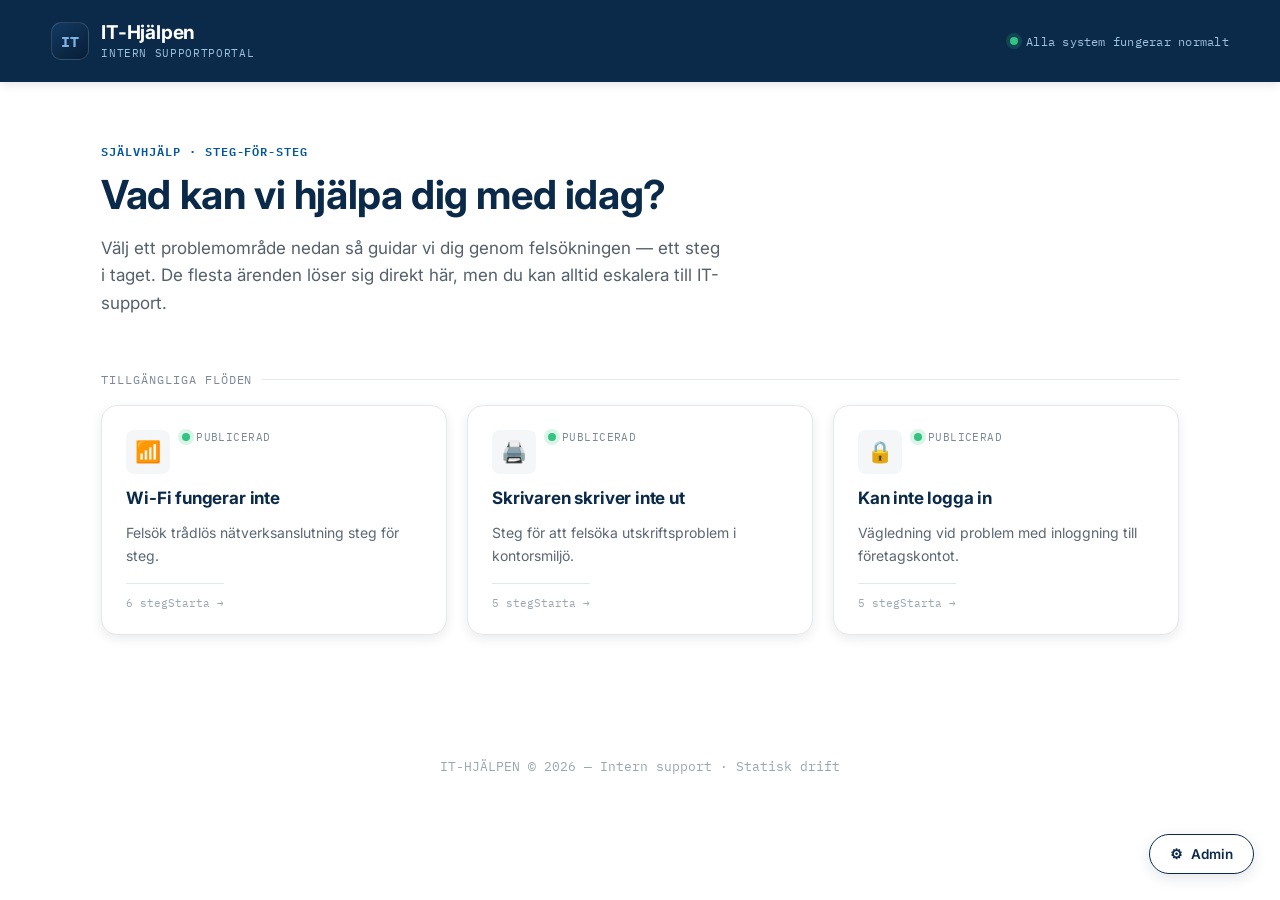
==== index.html @ d95a2965 "Add files via upload" ====
<!DOCTYPE html>
<html lang="sv">
<head>
<meta charset="UTF-8">
<meta name="viewport" content="width=device-width, initial-scale=1.0">
<title>IT-Hjälpen — Felsökning &amp; användarstöd</title>
<meta name="description" content="Intern IT-supportportal för felsökning och stöd.">
<link rel="preconnect" href="https://fonts.googleapis.com">
<link rel="preconnect" href="https://fonts.gstatic.com" crossorigin>
<link href="https://fonts.googleapis.com/css2?family=Inter:wght@400;500;600;700;800&family=IBM+Plex+Mono:wght@500;600&display=swap" rel="stylesheet">
<link rel="stylesheet" href="css/styles.css">
</head>
<body>

<header class="app-header">
  <div class="brand">
    <div class="brand__mark">IT</div>
    <div>
      <h1 class="brand__title">IT-Hjälpen</h1>
      <div class="brand__subtitle">Intern supportportal</div>
    </div>
  </div>
  <div class="header-status">
    <span class="dot dot--success"></span>
    Alla system fungerar normalt
  </div>
</header>

<!-- ============ HOME VIEW ============ -->
<main class="main" id="view-home">
  <section class="hero">
    <span class="hero__eyebrow">Självhjälp · steg-för-steg</span>
    <h1>Vad kan vi hjälpa dig med idag?</h1>
    <p>Välj ett problemområde nedan så guidar vi dig genom felsökningen — ett steg i taget. De flesta ärenden löser sig direkt här, men du kan alltid eskalera till IT-support.</p>
  </section>

  <p class="section-label">Tillgängliga flöden</p>
  <div class="flow-grid" id="flow-grid">
    <!-- flow cards injected by JS -->
  </div>
</main>

<!-- ============ FLOW (QUESTION) VIEW ============ -->
<div class="flow-shell hidden" id="view-flow">
  <div class="progress-track" id="progress-track"></div>
  <div class="flow-topbar">
    <button class="btn-back" id="btn-back">&larr; Tillbaka</button>
    <span class="step-counter" id="step-counter"></span>
  </div>
  <div id="question-card-slot"></div>
</div>

<!-- ============ RESULT VIEW ============ -->
<div class="flow-shell hidden" id="view-result">
  <div class="flow-topbar">
    <button class="btn-back" id="btn-back-result">&larr; Tillbaka</button>
    <span class="step-counter">Resultat</span>
  </div>
  <div id="result-card-slot"></div>
</div>

<button class="admin-fab" id="admin-fab">
  <span aria-hidden="true">⚙</span> Admin
</button>

<p class="footer-note">IT-HJÄLPEN © <span id="year"></span> — Intern support · Statisk drift</p>

<!-- ============ ADMIN PIN MODAL ============ -->
<div class="modal-overlay hidden" id="pin-modal">
  <div class="modal">
    <div class="modal__header">
      <h3>Administratörsinloggning</h3>
      <button class="modal__close" id="pin-close" aria-label="Stäng">&times;</button>
    </div>
    <div class="modal__body">
      <p>Ange administratörskoden för att öppna adminpanelen.</p>
      <input type="password" inputmode="numeric" maxlength="6" class="pin-input" id="pin-input" placeholder="••••••" autocomplete="off">
      <div class="field-error" id="pin-error"></div>
      <button class="btn btn-primary" id="pin-submit" style="width:100%; margin-top:10px;">Logga in</button>
    </div>
  </div>
</div>

<script src="js/store.js"></script>
<script src="js/main.js"></script>
</body>
</html>
---- css/styles.css ----
/* ==========================================================================
   IT-Hjälpen — Design tokens & global styles
   ========================================================================== */

:root {
  /* Colors (fixed per brief) */
  --color-primary: #0B2A4A;      /* marinblå */
  --color-primary-light: #123a63;
  --color-accent: #C8102E;       /* röd */
  --color-accent-dark: #a20d25;
  --color-bg: #FFFFFF;
  --color-surface: #F4F6F8;
  --color-link: #0056A3;
  --color-text: #2B2B2B;
  --color-heading: #0B2A4A;
  --color-success: #1E8E5A;
  --color-success-bg: #E9F7EF;
  --color-warning: #B8860B;
  --color-warning-bg: #FBF3DF;
  --color-danger: #C8102E;
  --color-danger-bg: #FCEAEC;
  --color-border: #E3E8ED;

  /* Type */
  --font-display: 'Inter', -apple-system, BlinkMacSystemFont, "Segoe UI", Roboto, sans-serif;
  --font-body: 'Inter', -apple-system, BlinkMacSystemFont, "Segoe UI", Roboto, sans-serif;
  --font-mono: 'IBM Plex Mono', ui-monospace, SFMono-Regular, Menlo, monospace;

  /* Shape & shadow */
  --radius-sm: 8px;
  --radius-md: 12px;
  --radius-lg: 16px;
  --shadow-card: 0 4px 12px rgba(0,0,0,0.08);
  --shadow-card-hover: 0 10px 28px rgba(11,42,74,0.14);
  --shadow-modal: 0 20px 60px rgba(11,42,74,0.28);

  /* Motion */
  --ease: cubic-bezier(0.4, 0, 0.2, 1);
  --dur: 240ms;
}

* { box-sizing: border-box; }

@media (prefers-reduced-motion: reduce) {
  *, *::before, *::after {
    animation-duration: 0.001ms !important;
    transition-duration: 0.001ms !important;
  }
}

html, body {
  margin: 0;
  padding: 0;
  background: var(--color-bg);
  color: var(--color-text);
  font-family: var(--font-body);
  -webkit-font-smoothing: antialiased;
  min-height: 100%;
}

h1, h2, h3, h4 {
  font-family: var(--font-display);
  color: var(--color-heading);
  margin: 0 0 0.4em 0;
  line-height: 1.2;
  letter-spacing: -0.01em;
}

p { line-height: 1.6; margin: 0 0 1em 0; }

a { color: var(--color-link); text-decoration: none; }
a:hover { text-decoration: underline; }

button { font-family: inherit; }

:focus-visible {
  outline: 3px solid #7FB1E3;
  outline-offset: 2px;
  border-radius: 6px;
}

.visually-hidden {
  position: absolute; width: 1px; height: 1px;
  overflow: hidden; clip: rect(0 0 0 0); white-space: nowrap;
}

/* ==========================================================================
   Layout shell
   ========================================================================== */

.app-header {
  background: var(--color-primary);
  color: #fff;
  padding: 22px clamp(20px, 4vw, 56px);
  display: flex;
  align-items: center;
  justify-content: space-between;
  box-shadow: 0 2px 10px rgba(0,0,0,0.12);
  position: sticky;
  top: 0;
  z-index: 20;
}

.brand {
  display: flex;
  align-items: center;
  gap: 12px;
}

.brand__mark {
  width: 38px;
  height: 38px;
  border-radius: 10px;
  background: linear-gradient(145deg, #123a63, #081d34);
  display: flex;
  align-items: center;
  justify-content: center;
  font-family: var(--font-mono);
  font-weight: 700;
  font-size: 15px;
  color: #7FB1E3;
  border: 1px solid rgba(255,255,255,0.15);
}

.brand__title {
  color: #fff;
  font-size: 19px;
  font-weight: 700;
  margin: 0;
  letter-spacing: -0.01em;
}

.brand__subtitle {
  font-family: var(--font-mono);
  font-size: 11px;
  color: #9FC1E0;
  letter-spacing: 0.06em;
  text-transform: uppercase;
  margin-top: 1px;
}

.header-status {
  font-family: var(--font-mono);
  font-size: 12px;
  color: #9FC1E0;
  display: flex;
  align-items: center;
  gap: 8px;
  letter-spacing: 0.02em;
}

.dot {
  width: 8px;
  height: 8px;
  border-radius: 50%;
  display: inline-block;
  flex-shrink: 0;
}
.dot--success { background: #33C481; box-shadow: 0 0 0 4px rgba(51,196,129,0.18); }
.dot--warning { background: #E8B93B; box-shadow: 0 0 0 4px rgba(232,185,59,0.18); }
.dot--danger  { background: #FF4D5E; box-shadow: 0 0 0 4px rgba(255,77,94,0.18); }
.dot--neutral { background: #9FC1E0; box-shadow: 0 0 0 4px rgba(159,193,224,0.18); }

.main {
  max-width: 1180px;
  margin: 0 auto;
  padding: clamp(24px, 4vw, 56px);
}

/* ==========================================================================
   Home view
   ========================================================================== */

.hero {
  padding: 8px 0 36px;
}

.hero__eyebrow {
  font-family: var(--font-mono);
  font-size: 12px;
  letter-spacing: 0.08em;
  text-transform: uppercase;
  color: var(--color-link);
  margin-bottom: 10px;
  display: block;
  font-weight: 600;
}

.hero h1 {
  font-size: clamp(28px, 4vw, 40px);
  max-width: 720px;
}

.hero p {
  font-size: 17px;
  color: #55606B;
  max-width: 620px;
}

.section-label {
  font-family: var(--font-mono);
  font-size: 12px;
  letter-spacing: 0.08em;
  text-transform: uppercase;
  color: #7C8896;
  margin: 0 0 16px 0;
  display: flex;
  align-items: center;
  gap: 10px;
}
.section-label::after {
  content: '';
  height: 1px;
  flex: 1;
  background: var(--color-border);
}

.flow-grid {
  display: grid;
  grid-template-columns: repeat(auto-fill, minmax(270px, 1fr));
  gap: 20px;
  margin-bottom: 40px;
}

.flow-card {
  background: #fff;
  border: 1px solid var(--color-border);
  border-radius: var(--radius-lg);
  box-shadow: var(--shadow-card);
  padding: 24px;
  text-align: left;
  cursor: pointer;
  transition: transform var(--dur) var(--ease), box-shadow var(--dur) var(--ease), border-color var(--dur) var(--ease);
  display: flex;
  flex-direction: column;
  gap: 14px;
  position: relative;
  font-family: inherit;
  color: inherit;
}

.flow-card:hover, .flow-card:focus-visible {
  transform: translateY(-4px);
  box-shadow: var(--shadow-card-hover);
  border-color: #C7D8E8;
}

.flow-card__top {
  display: flex;
  align-items: flex-start;
  justify-content: space-between;
  gap: 12px;
}

.flow-card__icon {
  width: 44px;
  height: 44px;
  border-radius: var(--radius-sm);
  background: var(--color-surface);
  display: flex;
  align-items: center;
  justify-content: center;
  font-size: 21px;
  flex-shrink: 0;
}

.flow-card__status {
  display: flex;
  align-items: center;
  gap: 6px;
  font-family: var(--font-mono);
  font-size: 10.5px;
  letter-spacing: 0.04em;
  text-transform: uppercase;
  color: #7C8896;
}

.flow-card h3 {
  font-size: 17px;
  margin: 0;
}

.flow-card p {
  font-size: 14px;
  color: #5B6773;
  margin: 0;
  flex: 1;
}

.flow-card__meta {
  font-family: var(--font-mono);
  font-size: 11px;
  color: #9AA6B1;
  display: flex;
  justify-content: space-between;
  border-top: 1px solid var(--color-border);
  padding-top: 12px;
  margin-top: 2px;
}

.empty-state {
  border: 1px dashed var(--color-border);
  border-radius: var(--radius-lg);
  padding: 48px 24px;
  text-align: center;
  color: #7C8896;
  background: var(--color-surface);
}

.admin-fab {
  position: fixed;
  bottom: 26px;
  right: 26px;
  background: transparent;
  color: var(--color-primary);
  border: 1.5px solid var(--color-primary);
  padding: 11px 20px;
  border-radius: 999px;
  font-weight: 600;
  font-size: 13.5px;
  cursor: pointer;
  transition: background var(--dur) var(--ease), color var(--dur) var(--ease), transform var(--dur) var(--ease);
  display: inline-flex;
  align-items: center;
  gap: 8px;
  box-shadow: 0 4px 14px rgba(11,42,74,0.12);
  z-index: 30;
}

.admin-fab:hover {
  background: var(--color-accent);
  border-color: var(--color-accent);
  color: #fff;
  transform: translateY(-2px);
}

/* ==========================================================================
   Flow (question) view
   ========================================================================== */

.flow-shell {
  background: var(--color-surface);
  min-height: calc(100vh - 76px);
  padding: clamp(24px, 5vw, 56px) 20px;
}

.progress-track {
  max-width: 660px;
  margin: 0 auto 28px;
  display: flex;
  gap: 6px;
}

.progress-seg {
  height: 6px;
  flex: 1;
  border-radius: 999px;
  background: #DCE4EC;
  overflow: hidden;
}
.progress-seg > span {
  display: block;
  height: 100%;
  width: 0%;
  background: var(--color-primary);
  transition: width 320ms var(--ease);
}
.progress-seg.is-filled > span { width: 100%; }
.progress-seg.is-current > span { width: 100%; background: var(--color-link); }

.flow-topbar {
  max-width: 660px;
  margin: 0 auto 18px;
  display: flex;
  align-items: center;
  justify-content: space-between;
}

.btn-back {
  background: none;
  border: none;
  color: #5B6773;
  font-size: 13.5px;
  cursor: pointer;
  display: inline-flex;
  align-items: center;
  gap: 6px;
  padding: 6px 10px;
  border-radius: 8px;
  transition: background var(--dur) var(--ease), color var(--dur) var(--ease);
  font-weight: 500;
}
.btn-back:hover { background: #E9EEF3; color: var(--color-primary); }

.step-counter {
  font-family: var(--font-mono);
  font-size: 12px;
  color: #8A96A3;
}

.question-card {
  max-width: 660px;
  margin: 0 auto;
  background: #fff;
  border-radius: var(--radius-lg);
  box-shadow: var(--shadow-card);
  padding: clamp(28px, 5vw, 44px);
}

.question-card.anim-enter {
  animation: cardIn var(--dur) var(--ease);
}
@keyframes cardIn {
  from { opacity: 0; transform: translateY(10px); }
  to { opacity: 1; transform: translateY(0); }
}
.question-card.anim-leave {
  animation: cardOut 180ms var(--ease) forwards;
}
@keyframes cardOut {
  from { opacity: 1; transform: translateY(0); }
  to { opacity: 0; transform: translateY(-8px); }
}

.flow-name-tag {
  font-family: var(--font-mono);
  font-size: 11px;
  text-transform: uppercase;
  letter-spacing: 0.06em;
  color: var(--color-link);
  margin-bottom: 10px;
  display: block;
}

.question-card h2 {
  font-size: clamp(21px, 3vw, 26px);
  margin-bottom: 22px;
}

.options-grid {
  display: grid;
  grid-template-columns: repeat(auto-fit, minmax(200px, 1fr));
  gap: 14px;
  margin-bottom: 8px;
}

.option-btn {
  background: var(--color-surface);
  border: 1.5px solid var(--color-border);
  border-radius: var(--radius-md);
  padding: 18px 20px;
  text-align: left;
  cursor: pointer;
  font-size: 15.5px;
  font-weight: 600;
  color: var(--color-heading);
  transition: border-color var(--dur) var(--ease), background var(--dur) var(--ease), transform var(--dur) var(--ease), color var(--dur) var(--ease);
  display: flex;
  align-items: center;
  justify-content: space-between;
  gap: 10px;
}

.option-btn:hover, .option-btn:focus-visible {
  border-color: var(--color-link);
  background: #EAF2FA;
  color: var(--color-link);
  transform: translateY(-2px);
}

.option-btn__arrow {
  opacity: 0;
  transition: opacity var(--dur) var(--ease), transform var(--dur) var(--ease);
  transform: translateX(-4px);
}
.option-btn:hover .option-btn__arrow,
.option-btn:focus-visible .option-btn__arrow { opacity: 1; transform: translateX(0); }

.info-panel {
  margin-top: 26px;
  border-top: 1px solid var(--color-border);
  padding-top: 22px;
}

.info-panel__title {
  font-family: var(--font-mono);
  font-size: 11.5px;
  text-transform: uppercase;
  letter-spacing: 0.06em;
  color: #7C8896;
  margin-bottom: 10px;
}

.info-panel__body {
  font-size: 14.5px;
  color: #444E58;
  white-space: pre-line;
}

.info-panel__media img {
  max-width: 100%;
  border-radius: var(--radius-md);
  margin-top: 14px;
  border: 1px solid var(--color-border);
}

.info-panel__video {
  margin-top: 14px;
  position: relative;
  padding-bottom: 56.25%;
  height: 0;
  overflow: hidden;
  border-radius: var(--radius-md);
  border: 1px solid var(--color-border);
}
.info-panel__video iframe {
  position: absolute; top:0; left:0; width:100%; height:100%; border: 0;
}

.info-panel__links {
  margin-top: 14px;
  display: flex;
  flex-direction: column;
  gap: 6px;
}
.info-panel__links a {
  font-size: 14px;
  font-weight: 500;
}

/* ==========================================================================
   Result view
   ========================================================================== */

.result-card {
  max-width: 660px;
  margin: 0 auto;
  background: #fff;
  border-radius: var(--radius-lg);
  box-shadow: var(--shadow-card);
  overflow: hidden;
}

.result-card__band {
  padding: 30px clamp(28px, 5vw, 44px) 22px;
  display: flex;
  align-items: center;
  gap: 16px;
}
.result-card__band.success { background: var(--color-success-bg); }
.result-card__band.warning { background: var(--color-warning-bg); }
.result-card__band.danger  { background: var(--color-danger-bg); }

.result-card__icon {
  width: 48px; height: 48px; border-radius: 50%;
  display: flex; align-items: center; justify-content: center;
  font-size: 22px; flex-shrink: 0; background: #fff;
}

.result-card__eyebrow {
  font-family: var(--font-mono);
  font-size: 11px;
  text-transform: uppercase;
  letter-spacing: 0.06em;
  margin-bottom: 4px;
  display: block;
}
.result-card__band.success .result-card__eyebrow { color: var(--color-success); }
.result-card__band.warning .result-card__eyebrow { color: var(--color-warning); }
.result-card__band.danger .result-card__eyebrow { color: var(--color-danger); }

.result-card__body {
  padding: clamp(28px, 5vw, 44px);
}

.result-card__body h2 { margin-bottom: 14px; }

.result-list {
  list-style: none;
  margin: 0 0 20px 0;
  padding: 0;
  display: flex;
  flex-direction: column;
  gap: 12px;
}
.result-list li {
  display: flex;
  gap: 12px;
  font-size: 15px;
  line-height: 1.5;
  align-items: flex-start;
}
.result-list li::before {
  content: '';
  width: 6px; height: 6px; border-radius: 50%;
  background: var(--color-link);
  margin-top: 8px;
  flex-shrink: 0;
}

.result-actions {
  display: flex;
  gap: 12px;
  flex-wrap: wrap;
  margin-top: 26px;
}

/* ==========================================================================
   Buttons
   ========================================================================== */

.btn {
  display: inline-flex;
  align-items: center;
  justify-content: center;
  gap: 8px;
  padding: 12px 22px;
  border-radius: var(--radius-sm);
  font-weight: 600;
  font-size: 14.5px;
  cursor: pointer;
  border: none;
  transition: background var(--dur) var(--ease), transform var(--dur) var(--ease), box-shadow var(--dur) var(--ease);
}
.btn-primary { background: var(--color-primary); color: #fff; }
.btn-primary:hover { background: var(--color-primary-light); transform: translateY(-1px); }
.btn-accent { background: var(--color-accent); color: #fff; }
.btn-accent:hover { background: var(--color-accent-dark); }
.btn-ghost { background: transparent; color: var(--color-primary); border: 1.5px solid var(--color-border); }
.btn-ghost:hover { border-color: var(--color-primary); background: var(--color-surface); }
.btn-sm { padding: 8px 14px; font-size: 13px; }
.btn:disabled { opacity: 0.5; cursor: not-allowed; }

/* ==========================================================================
   Modal (admin PIN)
   ========================================================================== */

.modal-overlay {
  position: fixed; inset: 0;
  background: rgba(11,42,74,0.45);
  display: flex; align-items: center; justify-content: center;
  z-index: 100;
  padding: 20px;
  animation: fadeIn 200ms var(--ease);
}
@keyframes fadeIn { from { opacity: 0; } to { opacity: 1; } }

.modal {
  background: #fff;
  border-radius: var(--radius-lg);
  max-width: 380px;
  width: 100%;
  overflow: hidden;
  box-shadow: var(--shadow-modal);
  animation: modalIn 240ms var(--ease);
}
@keyframes modalIn {
  from { opacity: 0; transform: translateY(14px) scale(0.98); }
  to { opacity: 1; transform: translateY(0) scale(1); }
}

.modal__header {
  background: var(--color-primary);
  color: #fff;
  padding: 20px 24px;
  display: flex;
  align-items: center;
  justify-content: space-between;
}
.modal__header h3 { color: #fff; margin: 0; font-size: 16px; }
.modal__close {
  background: none; border: none; color: #9FC1E0; font-size: 20px;
  cursor: pointer; line-height: 1; padding: 4px;
}
.modal__close:hover { color: #fff; }

.modal__body { padding: 26px 24px 28px; }
.modal__body p { font-size: 13.5px; color: #5B6773; }

.pin-input {
  width: 100%;
  font-family: var(--font-mono);
  font-size: 26px;
  letter-spacing: 10px;
  text-align: center;
  padding: 14px 10px 14px 20px;
  border-radius: var(--radius-sm);
  border: 1.5px solid var(--color-border);
  margin: 6px 0 6px;
  color: var(--color-heading);
  transition: border-color var(--dur) var(--ease);
}
.pin-input:focus { border-color: var(--color-link); outline: none; }
.pin-input.is-error { border-color: var(--color-accent); animation: shake 320ms; }
@keyframes shake {
  0%, 100% { transform: translateX(0); }
  25% { transform: translateX(-6px); }
  75% { transform: translateX(6px); }
}

.field-error {
  color: var(--color-accent);
  font-size: 13px;
  font-weight: 600;
  min-height: 18px;
  margin-bottom: 4px;
}

/* ==========================================================================
   Utility
   ========================================================================== */

.hidden { display: none !important; }
.text-muted { color: #7C8896; }

.footer-note {
  text-align: center;
  color: #9AA6B1;
  font-size: 12.5px;
  padding: 30px 20px 40px;
  font-family: var(--font-mono);
}

/* Responsive */
@media (max-width: 600px) {
  .app-header { padding: 16px 18px; }
  .header-status { display: none; }
  .admin-fab { right: 16px; bottom: 16px; padding: 10px 16px; font-size: 12.5px; }
  .options-grid { grid-template-columns: 1fr; }
}
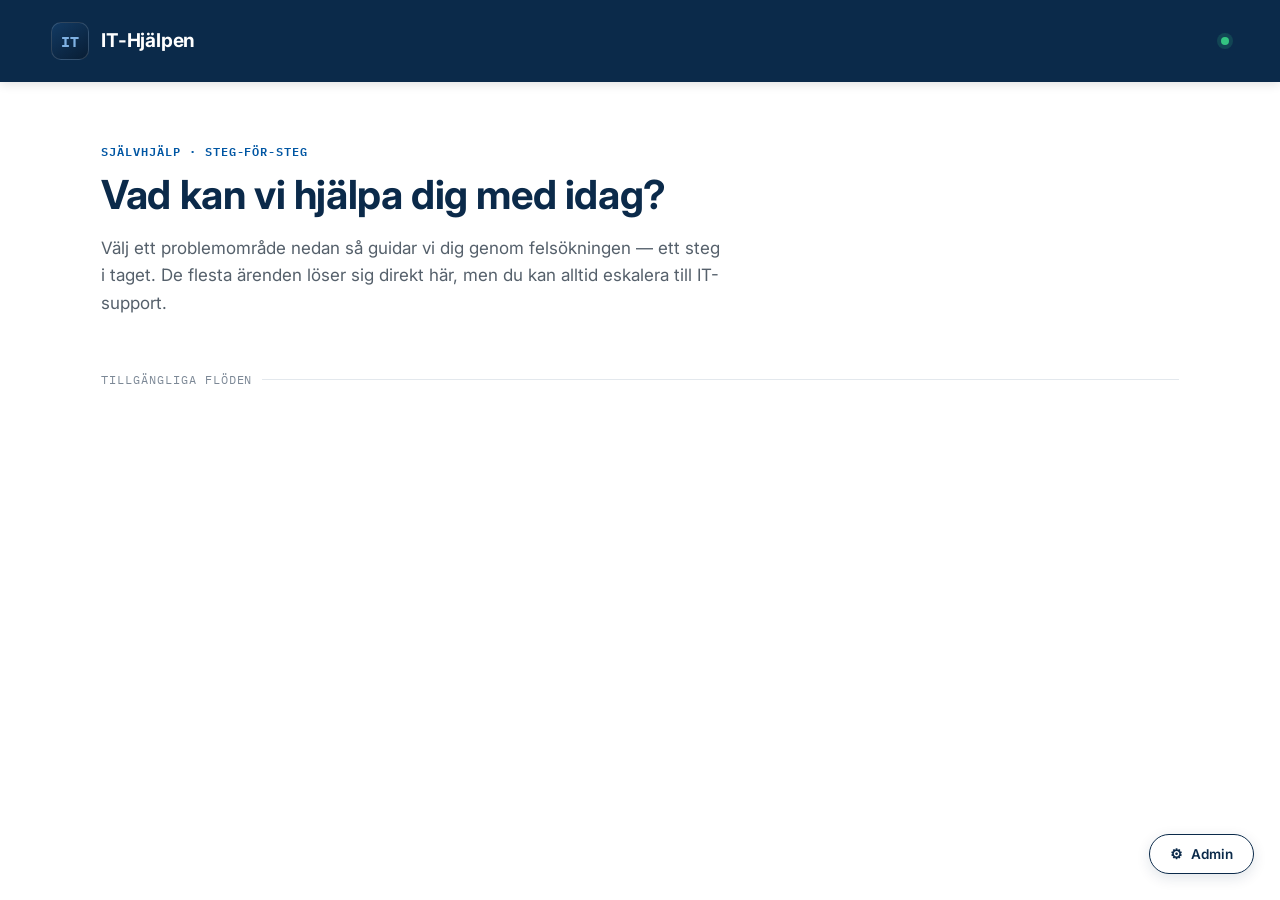
==== commit d8697ce7: "Update index.html" ====
--- a/index.html
+++ b/index.html
@@ -17,12 +17,11 @@
     <div class="brand__mark">IT</div>
     <div>
       <h1 class="brand__title">IT-Hjälpen</h1>
-      <div class="brand__subtitle">Intern supportportal</div>
+      
     </div>
   </div>
   <div class="header-status">
     <span class="dot dot--success"></span>
-    Alla system fungerar normalt
   </div>
 </header>
 
@@ -63,7 +62,7 @@
   <span aria-hidden="true">⚙</span> Admin
 </button>
 
-<p class="footer-note">IT-HJÄLPEN © <span id="year"></span> — Intern support · Statisk drift</p>
+
 
 <!-- ============ ADMIN PIN MODAL ============ -->
 <div class="modal-overlay hidden" id="pin-modal">
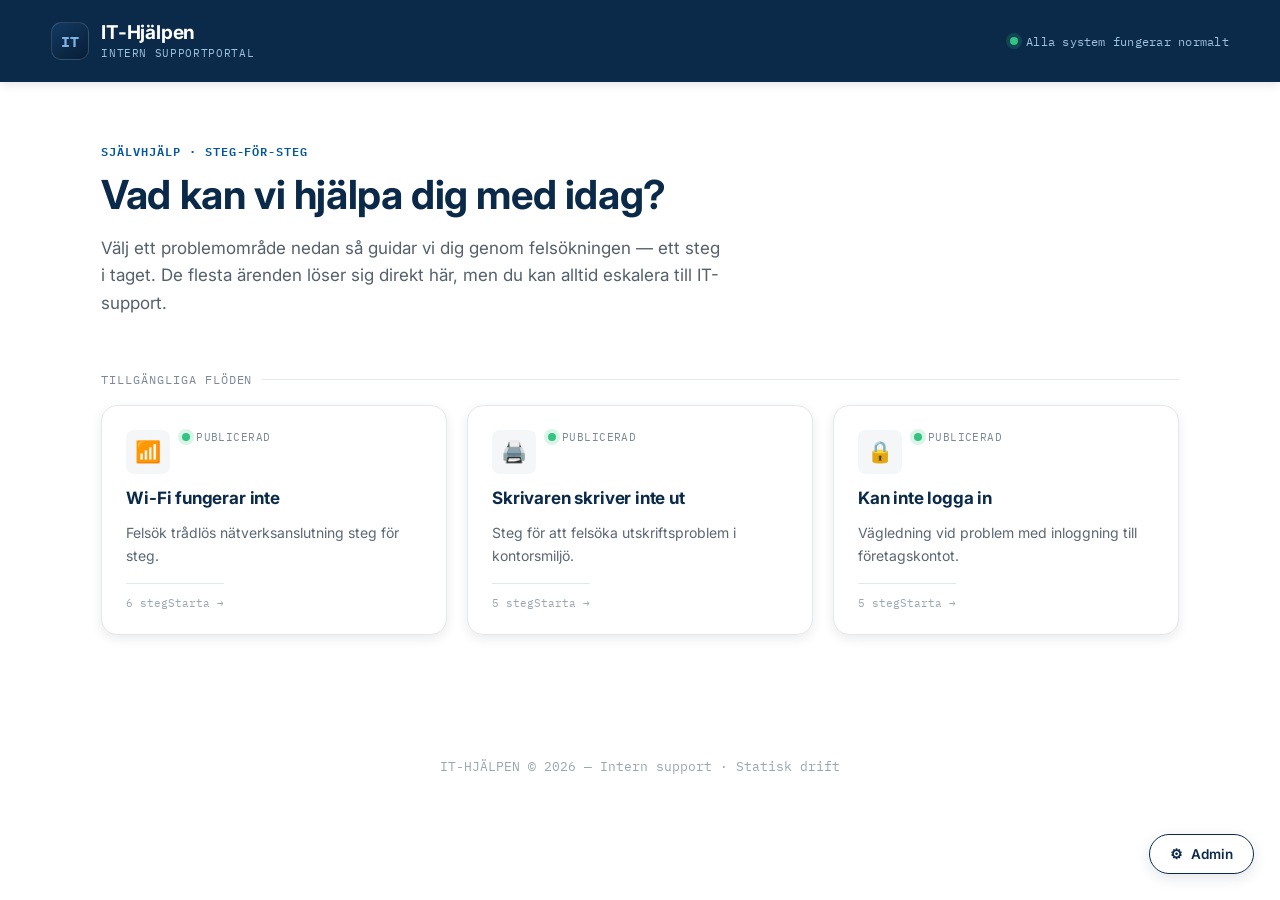
==== commit ec681db5: "Add files via upload" ====
--- a/index.html
+++ b/index.html
@@ -17,11 +17,12 @@
     <div class="brand__mark">IT</div>
     <div>
       <h1 class="brand__title">IT-Hjälpen</h1>
-      
+      <div class="brand__subtitle">Intern supportportal</div>
     </div>
   </div>
   <div class="header-status">
     <span class="dot dot--success"></span>
+    Alla system fungerar normalt
   </div>
 </header>
 
@@ -62,7 +63,7 @@
   <span aria-hidden="true">⚙</span> Admin
 </button>
 
-
+<p class="footer-note">IT-HJÄLPEN © <span id="year"></span> — Intern support · Statisk drift</p>
 
 <!-- ============ ADMIN PIN MODAL ============ -->
 <div class="modal-overlay hidden" id="pin-modal">
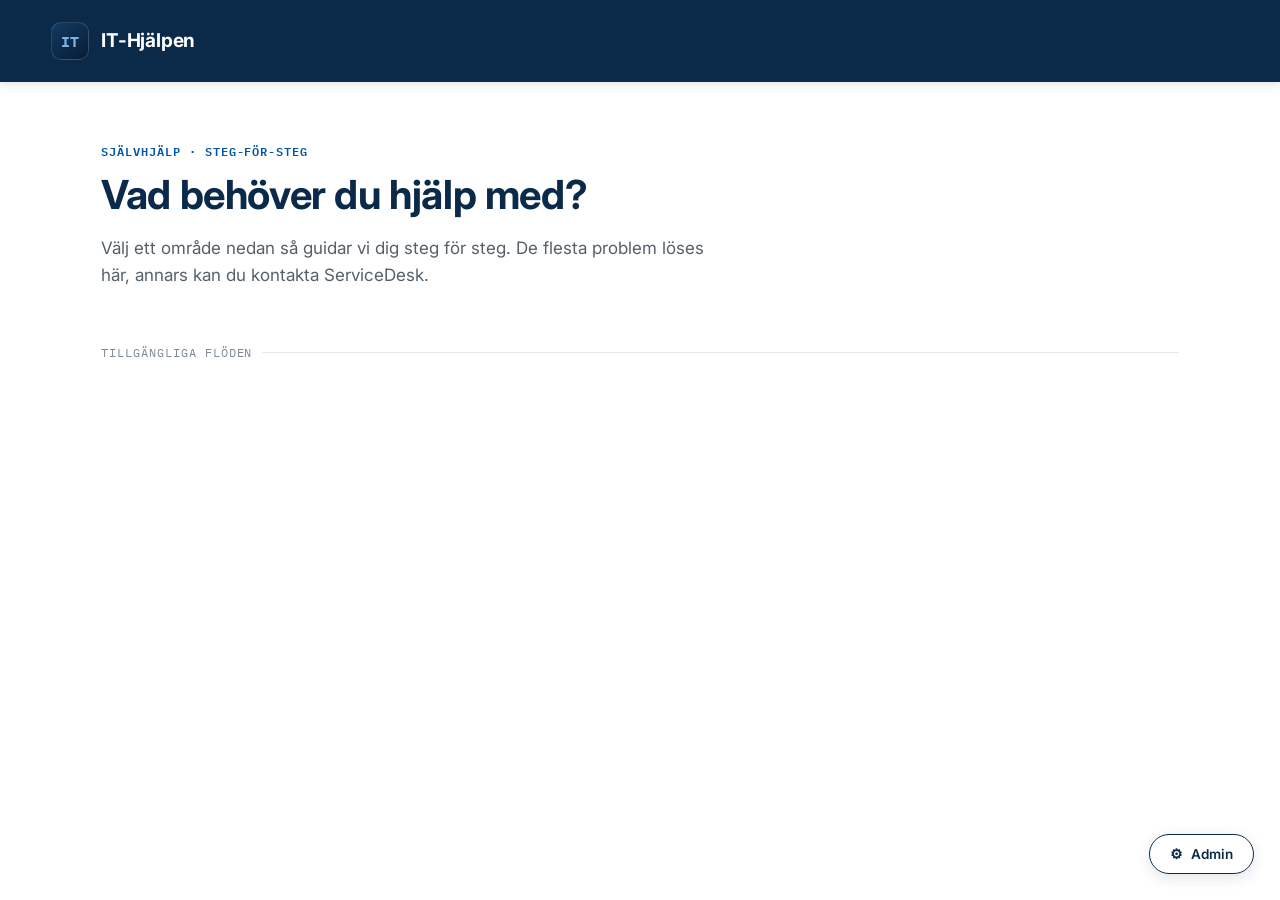
==== commit b75bf0e4: "Update index.html" ====
--- a/index.html
+++ b/index.html
@@ -17,21 +17,18 @@
     <div class="brand__mark">IT</div>
     <div>
       <h1 class="brand__title">IT-Hjälpen</h1>
-      <div class="brand__subtitle">Intern supportportal</div>
+      <!-- Intern supportportal borttaget -->
     </div>
   </div>
-  <div class="header-status">
-    <span class="dot dot--success"></span>
-    Alla system fungerar normalt
-  </div>
+  <!-- Statusrad borttagen -->
 </header>
 
 <!-- ============ HOME VIEW ============ -->
 <main class="main" id="view-home">
   <section class="hero">
     <span class="hero__eyebrow">Självhjälp · steg-för-steg</span>
-    <h1>Vad kan vi hjälpa dig med idag?</h1>
-    <p>Välj ett problemområde nedan så guidar vi dig genom felsökningen — ett steg i taget. De flesta ärenden löser sig direkt här, men du kan alltid eskalera till IT-support.</p>
+    <h1>Vad behöver du hjälp med?</h1>
+    <p>Välj ett område nedan så guidar vi dig steg för steg. De flesta problem löses här, annars kan du kontakta ServiceDesk.</p>
   </section>
 
   <p class="section-label">Tillgängliga flöden</p>
@@ -63,7 +60,8 @@
   <span aria-hidden="true">⚙</span> Admin
 </button>
 
-<p class="footer-note">IT-HJÄLPEN © <span id="year"></span> — Intern support · Statisk drift</p>
+<!-- Footer borttagen -->
+<!-- <p class="footer-note">IT-HJÄLPEN © <span id="year"></span> — Intern support · Statisk drift</p> -->
 
 <!-- ============ ADMIN PIN MODAL ============ -->
 <div class="modal-overlay hidden" id="pin-modal">
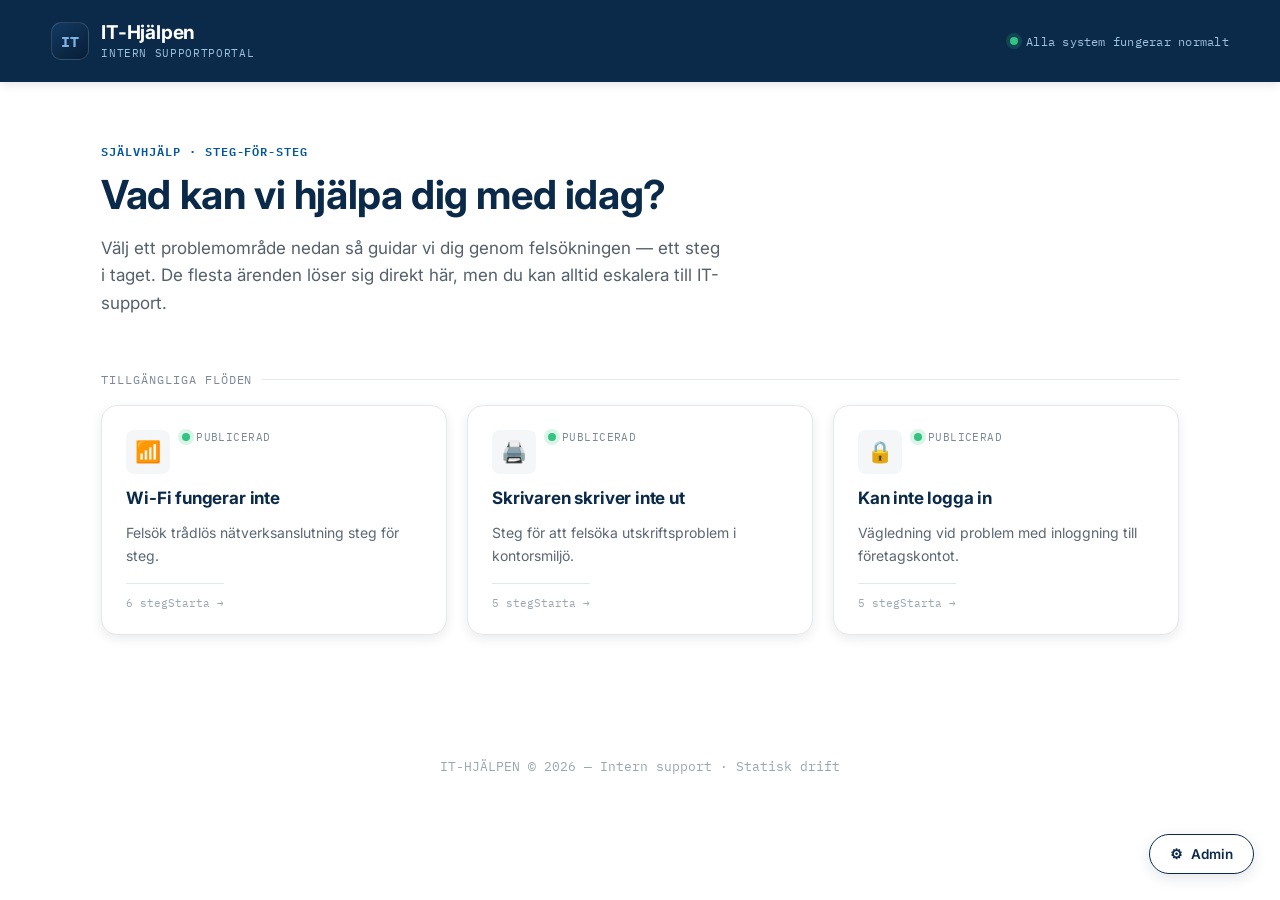
==== commit c145ae57: "Add files via upload" ====
--- a/index.html
+++ b/index.html
@@ -17,18 +17,21 @@
     <div class="brand__mark">IT</div>
     <div>
       <h1 class="brand__title">IT-Hjälpen</h1>
-      <!-- Intern supportportal borttaget -->
+      <div class="brand__subtitle">Intern supportportal</div>
     </div>
   </div>
-  <!-- Statusrad borttagen -->
+  <div class="header-status">
+    <span class="dot dot--success"></span>
+    Alla system fungerar normalt
+  </div>
 </header>
 
 <!-- ============ HOME VIEW ============ -->
 <main class="main" id="view-home">
   <section class="hero">
     <span class="hero__eyebrow">Självhjälp · steg-för-steg</span>
-    <h1>Vad behöver du hjälp med?</h1>
-    <p>Välj ett område nedan så guidar vi dig steg för steg. De flesta problem löses här, annars kan du kontakta ServiceDesk.</p>
+    <h1>Vad kan vi hjälpa dig med idag?</h1>
+    <p>Välj ett problemområde nedan så guidar vi dig genom felsökningen — ett steg i taget. De flesta ärenden löser sig direkt här, men du kan alltid eskalera till IT-support.</p>
   </section>
 
   <p class="section-label">Tillgängliga flöden</p>
@@ -60,8 +63,7 @@
   <span aria-hidden="true">⚙</span> Admin
 </button>
 
-<!-- Footer borttagen -->
-<!-- <p class="footer-note">IT-HJÄLPEN © <span id="year"></span> — Intern support · Statisk drift</p> -->
+<p class="footer-note">IT-HJÄLPEN © <span id="year"></span> — Intern support · Statisk drift</p>
 
 <!-- ============ ADMIN PIN MODAL ============ -->
 <div class="modal-overlay hidden" id="pin-modal">
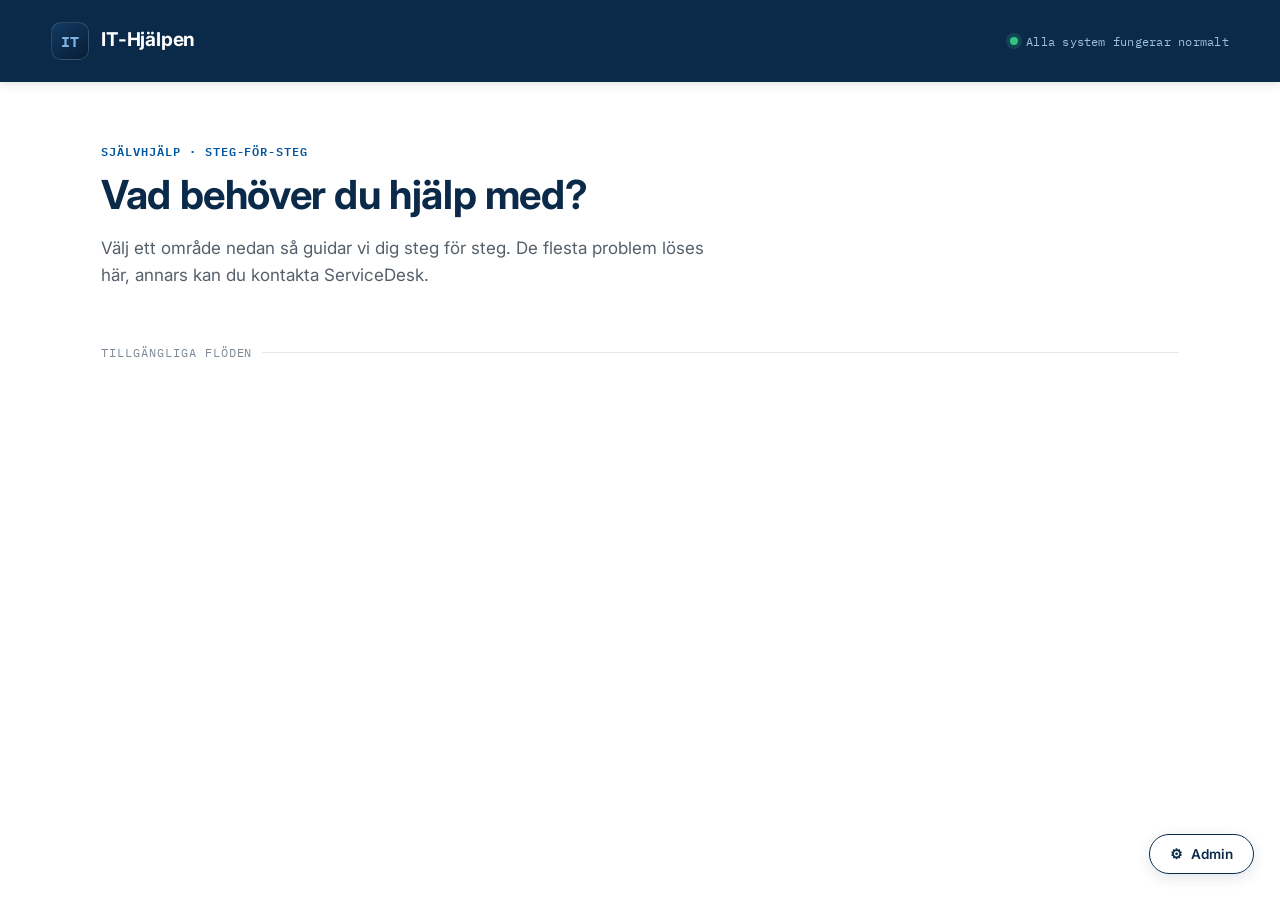
==== commit 79d7b903: "Update index.html" ====
--- a/index.html
+++ b/index.html
@@ -17,7 +17,7 @@
     <div class="brand__mark">IT</div>
     <div>
       <h1 class="brand__title">IT-Hjälpen</h1>
-      <div class="brand__subtitle">Intern supportportal</div>
+      <div class="brand__subtitle"></div>
     </div>
   </div>
   <div class="header-status">
@@ -30,8 +30,8 @@
 <main class="main" id="view-home">
   <section class="hero">
     <span class="hero__eyebrow">Självhjälp · steg-för-steg</span>
-    <h1>Vad kan vi hjälpa dig med idag?</h1>
-    <p>Välj ett problemområde nedan så guidar vi dig genom felsökningen — ett steg i taget. De flesta ärenden löser sig direkt här, men du kan alltid eskalera till IT-support.</p>
+    <h1>Vad behöver du hjälp med?</h1>
+    <p>Välj ett område nedan så guidar vi dig steg för steg. De flesta problem löses här, annars kan du kontakta ServiceDesk.</p>
   </section>
 
   <p class="section-label">Tillgängliga flöden</p>
@@ -63,7 +63,7 @@
   <span aria-hidden="true">⚙</span> Admin
 </button>
 
-<p class="footer-note">IT-HJÄLPEN © <span id="year"></span> — Intern support · Statisk drift</p>
+<p class="footer-note"><span id=""></span></p>
 
 <!-- ============ ADMIN PIN MODAL ============ -->
 <div class="modal-overlay hidden" id="pin-modal">
